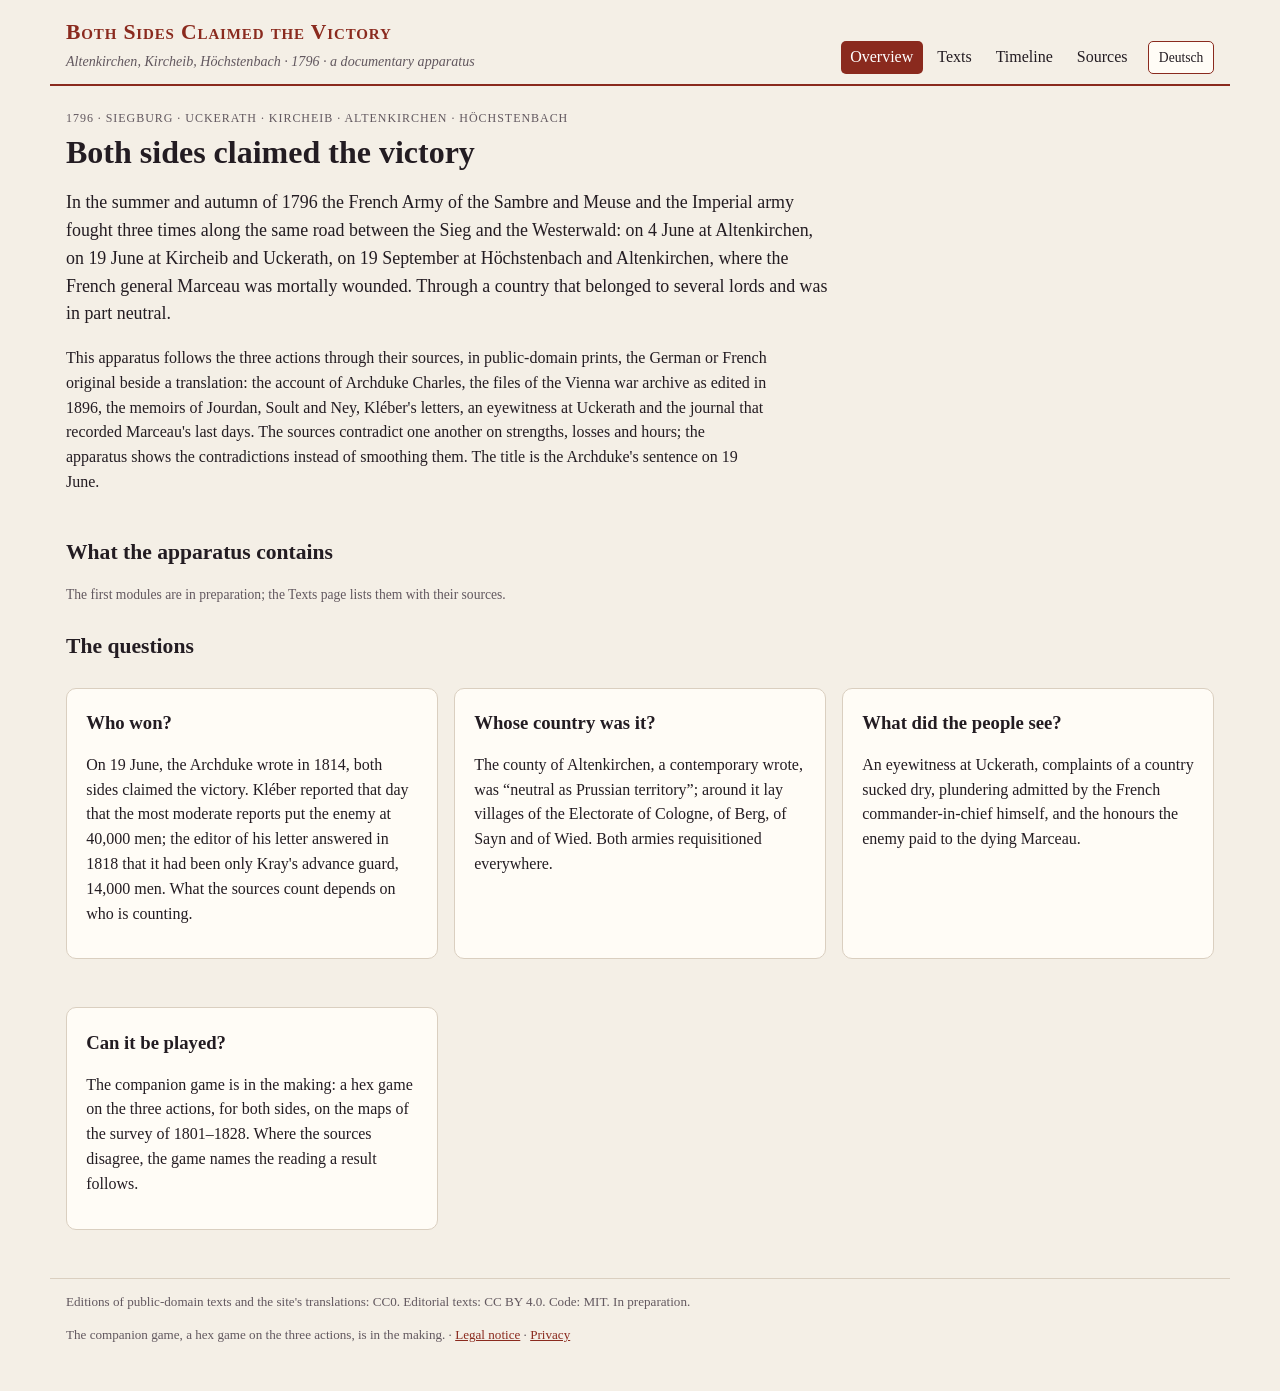
==== index.html @ e10b0e64 "Scaffold: bilingual (DE/EN) apparatus, six modules planned , legal page, licence Co-Authored-By: Cla" ====
<!doctype html>
<html lang="de">
<head>
<meta charset="utf-8">
<meta name="viewport" content="width=device-width, initial-scale=1">
<title>Beide Theile den Sieg</title>
<meta name="description" content="Altenkirchen, Kircheib und Höchstenbach 1796 in ihren Quellen: Erzherzog Carl, die Akten des Kriegsarchivs, Jourdan, Kléber, Soult, Ney, Augenzeugen und das Journal von Marceaus Tod, in gemeinfreien Drucken, das Original neben einer Übersetzung. — Three actions of 1796 between the Sieg and the Westerwald in their sources, originals with German and English translations.">
<meta property="og:type" content="website">
<meta property="og:url" content="https://beide-theile-den-sieg.netlify.app/">
<meta property="og:title" content="Beide Theile den Sieg – Both Sides Claimed the Victory">
<meta property="og:description" content="Drei Gefechte an einer Straße, 1796. Three actions on one road, 1796: Altenkirchen, Kircheib, Höchstenbach, in their sources, German, French and English.">
<link rel="stylesheet" href="style.css">
<link rel="icon" href="data:image/svg+xml,%3Csvg xmlns='http://www.w3.org/2000/svg' viewBox='0 0 32 32'%3E%3Cpath d='M4 26 L28 6' stroke='%232b4f86' stroke-width='3'/%3E%3Cpath d='M4 6 L28 26' stroke='%238a6d2f' stroke-width='3'/%3E%3C/svg%3E">
</head>
<body>
<header class="top">
  <a class="brand" href="#/">
    <strong><span class="i-de">Beide Theile den Sieg</span><span class="i-en">Both Sides Claimed the Victory</span></strong>
    <em><span class="i-de">Altenkirchen, Kircheib, Höchstenbach · 1796 · ein Quellenapparat</span><span class="i-en">Altenkirchen, Kircheib, Höchstenbach · 1796 · a documentary apparatus</span></em>
  </a>
  <nav>
    <a href="#/" data-k="">Übersicht</a>
    <a href="#/texts" data-k="texts">Texte</a>
    <a href="#/compare" id="navCompare" data-k="compare" hidden>Vergleich</a>
    <a href="#/timeline" data-k="timeline">Zeitleiste</a>
    <a href="#/plates" id="navPlates" data-k="plates" hidden>Tafeln</a>
    <a href="#/sources" data-k="sources">Quellen</a>
    <button id="uiBtn" class="uibtn" type="button">English</button>
  </nav>
</header>
<main id="view" aria-live="polite"></main>
<footer>
  <p class="i-de">Editionen gemeinfreier Texte und die Übersetzungen der Site: CC0. Redaktionelle Texte: CC BY 4.0. Code: MIT. Im Aufbau.</p>
  <p class="i-en">Editions of public-domain texts and the site's translations: CC0. Editorial texts: CC BY 4.0. Code: MIT. In preparation.</p>
  <p class="i-de">Das Begleitspiel, ein Hexspiel über die drei Gefechte, ist in Arbeit. · <a href="legal.html#notice">Impressum</a> · <a href="legal.html#privacy">Datenschutz</a></p>
  <p class="i-en">The companion game, a hex game on the three actions, is in the making. · <a href="legal.html#notice">Legal notice</a> · <a href="legal.html#privacy">Privacy</a></p>
</footer>
<script src="app.js"></script>
</body>
</html>
---- style.css ----
:root{
  --paper:#f4efe6; --panel:#fffcf6; --ink:#231c22; --ink2:#62585f; --line:#dacfc0;
  --red:#8a2a1e; --gold:#8a6d2f; --tree:#3f6b3a;
  --frz:#2b4f86; --kais:#8a6d2f; --land:#3f6b3a; --zeugen:#6b4f7a; --rezeption:#7a7064;
  --serif:"Iowan Old Style","Palatino Linotype",Palatino,"Book Antiqua",Georgia,serif;
}
*{box-sizing:border-box}
body{margin:0; background:var(--paper); color:var(--ink); font-family:var(--serif); line-height:1.55}
a{color:var(--red)}
.top{display:flex; justify-content:space-between; align-items:flex-end; flex-wrap:wrap; gap:.6rem 1.5rem;
  max-width:1180px; margin:0 auto; padding:1rem 16px .6rem; border-bottom:2px solid var(--red)}
.brand{text-decoration:none; color:inherit}
.brand strong{display:block; font-size:1.35rem; color:var(--red); font-variant:small-caps; letter-spacing:.04em}
.brand em{font-size:.88rem; color:var(--ink2)}
.top nav{display:flex; gap:.3rem; flex-wrap:wrap}
.top nav a{text-decoration:none; color:var(--ink); padding:.25rem .6rem; border-radius:5px}
.top nav a.on{background:var(--red); color:#fff}
main{max-width:1180px; margin:0 auto; padding:1.2rem 16px 2rem}
footer{max-width:1180px; margin:0 auto; padding:0 16px 2rem; font-size:.82rem; color:var(--ink2); border-top:1px solid var(--line)}
h1{font-size:2rem; margin:.2rem 0 .6rem; line-height:1.2}
h2{font-size:1.35rem; margin:1.6rem 0 .5rem}
h3{margin:.2rem 0 .3rem}
.lede{font-size:1.12rem; max-width:48rem}
.fine{font-size:.85rem; color:var(--ink2)}
.tag{font-size:.75rem; letter-spacing:.08em; text-transform:uppercase; color:var(--ink2)}
.panel{background:var(--panel); border:1px solid var(--line); border-radius:10px; padding:1rem 1.2rem; margin:1rem 0}
.readable{max-width:44rem}
.grid{display:grid; gap:1rem}
.g2{grid-template-columns:repeat(auto-fill,minmax(300px,1fr))}
.g4{grid-template-columns:repeat(auto-fill,minmax(210px,1fr))}
.card{background:var(--panel); border:1px solid var(--line); border-radius:10px; padding:.9rem 1rem; text-decoration:none; color:inherit; display:block}
a.card:hover{border-color:var(--red)}
.card.planned{opacity:.72; border-style:dashed}
.side{display:inline-block; font-size:.72rem; padding:0 .45rem; border-radius:99px; color:#fff; letter-spacing:.03em}
.side.frz{background:var(--frz)} .side.kais{background:var(--kais)} .side.land{background:var(--land)}
.side.zeugen{background:var(--zeugen)} .side.rezeption{background:var(--rezeption)}
/* language: static blocks carry both, the page shows one */
html[lang=de] .i-en, html[lang=en] .i-de{display:none}
.uibtn{font:inherit; font-size:.85rem; background:var(--panel); color:var(--ink); border:1px solid var(--red); border-radius:5px; padding:.2rem .6rem; cursor:pointer; margin-left:.4rem}
.uibtn:hover{background:var(--red); color:#fff}
.hero{display:grid; grid-template-columns:minmax(0,1.5fr) minmax(0,1fr); gap:1.5rem; align-items:start}
.hero.one{grid-template-columns:1fr}
.hero img{width:100%; border-radius:8px; border:1px solid var(--line)}
figure{margin:0}
figcaption{font-size:.85rem; color:var(--ink2); margin-top:.4rem}
.quote{border-left:3px solid var(--red); padding:.2rem 0 .2rem 1rem; margin:1rem 0; font-style:italic}
/* reader */
.toc{display:flex; flex-wrap:wrap; gap:.4rem; margin:.6rem 0 1rem}
.toc a{border:1px solid var(--line); border-radius:6px; padding:.2rem .6rem; text-decoration:none; color:var(--ink); background:var(--panel); font-size:.9rem}
.toc a.on{border-color:var(--red); background:var(--red); color:#fff}
.langbar{display:flex; gap:.3rem; margin:.4rem 0 1rem}
.langbar button{font:inherit; font-size:.85rem; background:var(--panel); border:1px solid var(--line); border-radius:6px; padding:.2rem .7rem; cursor:pointer}
.langbar button.on{background:var(--ink); color:var(--paper); border-color:var(--ink)}
.unit{display:grid; grid-template-columns:4.6rem minmax(0,1fr); gap:.3rem .8rem; padding:.55rem 0; border-bottom:1px dotted var(--line)}
.unit .num{font-size:.78rem; color:var(--ink2); text-align:right; padding-top:.2rem}
.unit .num a{color:inherit; text-decoration:none}
.unit .pg{display:block; font-size:.7rem; line-height:1.25; margin-top:.3rem; color:var(--ink2); opacity:.85}
.unit.hl{background:#f3e0d8}
.unit .cols{display:grid; grid-template-columns:1fr 1fr; gap:1.2rem}
.unit .cols.one{grid-template-columns:1fr}
.unit .orig{color:var(--ink2)}
.unit.label .text{font-variant:small-caps; letter-spacing:.03em; font-weight:600; color:var(--red)}
.unit h4{margin:0 0 .3rem; font-size:.95rem; color:var(--red)}
.unit .text,.unit .orig{white-space:pre-line}
.note{grid-column:2; font-size:.84rem; color:var(--ink2); border-left:2px solid var(--gold); padding-left:.6rem}
.hinweis{font-size:.9rem}
/* timeline */
.tl{position:relative; margin:1rem 0 0 .6rem; padding-left:1.4rem; border-left:2px solid var(--line)}
.st{position:relative; margin:0 0 1.2rem; display:grid; grid-template-columns:minmax(0,1fr) 140px; gap:1rem; align-items:start}
.st::before{content:""; position:absolute; left:-1.95rem; top:.35rem; width:12px; height:12px; border-radius:50%; background:var(--c,var(--ink)); border:2px solid var(--paper)}
.st .d{font-size:.82rem; color:var(--ink2)}
.st img{width:140px; border-radius:6px; border:1px solid var(--line)}
.st p{margin:.2rem 0}
.legend{display:flex; flex-wrap:wrap; gap:.4rem}
/* plates */
.plate img{width:100%; border-radius:6px; border:1px solid var(--line); background:#fff}
.lightbox{position:fixed; inset:0; background:rgba(20,16,12,.85); display:flex; align-items:center; justify-content:center; padding:16px; z-index:10}
.lightbox img{max-width:100%; max-height:86vh; border-radius:6px}
.lightbox .cap{color:#f5efe2; max-width:44rem; font-size:.9rem; margin-top:.6rem}
.lightbox figure{text-align:center}
/* compare */
.cmp{display:grid; gap:1rem; margin-top:1rem}
.cmp.n2{grid-template-columns:1fr 1fr}
.cmp.n3{grid-template-columns:repeat(3,minmax(0,1fr))}
.cmp.n4{grid-template-columns:1fr 1fr}
.voice{background:var(--panel); border:1px solid var(--line); border-radius:10px; padding:.8rem 1rem}
.vhead{border-bottom:1px solid var(--line); padding-bottom:.5rem; margin-bottom:.5rem}
.vunit{margin:.7rem 0}
.vunit .text{white-space:pre-line}
@media (max-width:760px){
  .cmp.n2,.cmp.n3,.cmp.n4{grid-template-columns:1fr}
  .hero{grid-template-columns:1fr}
  .unit .cols{grid-template-columns:1fr}
  .st{grid-template-columns:1fr}
  .st img{width:110px}
  h1{font-size:1.6rem}
}
@media (prefers-color-scheme: dark){
  :root:not([data-theme="light"]){--paper:#1c171b; --panel:#262026; --ink:#ece4ea; --ink2:#b3a8b0; --line:#43383f; --red:#d9a77c}
  :root:not([data-theme="light"]) .unit.hl{background:#3a2a35}
  :root:not([data-theme="light"]) .top nav a.on, :root:not([data-theme="light"]) .toc a.on{color:#1c171b}
}
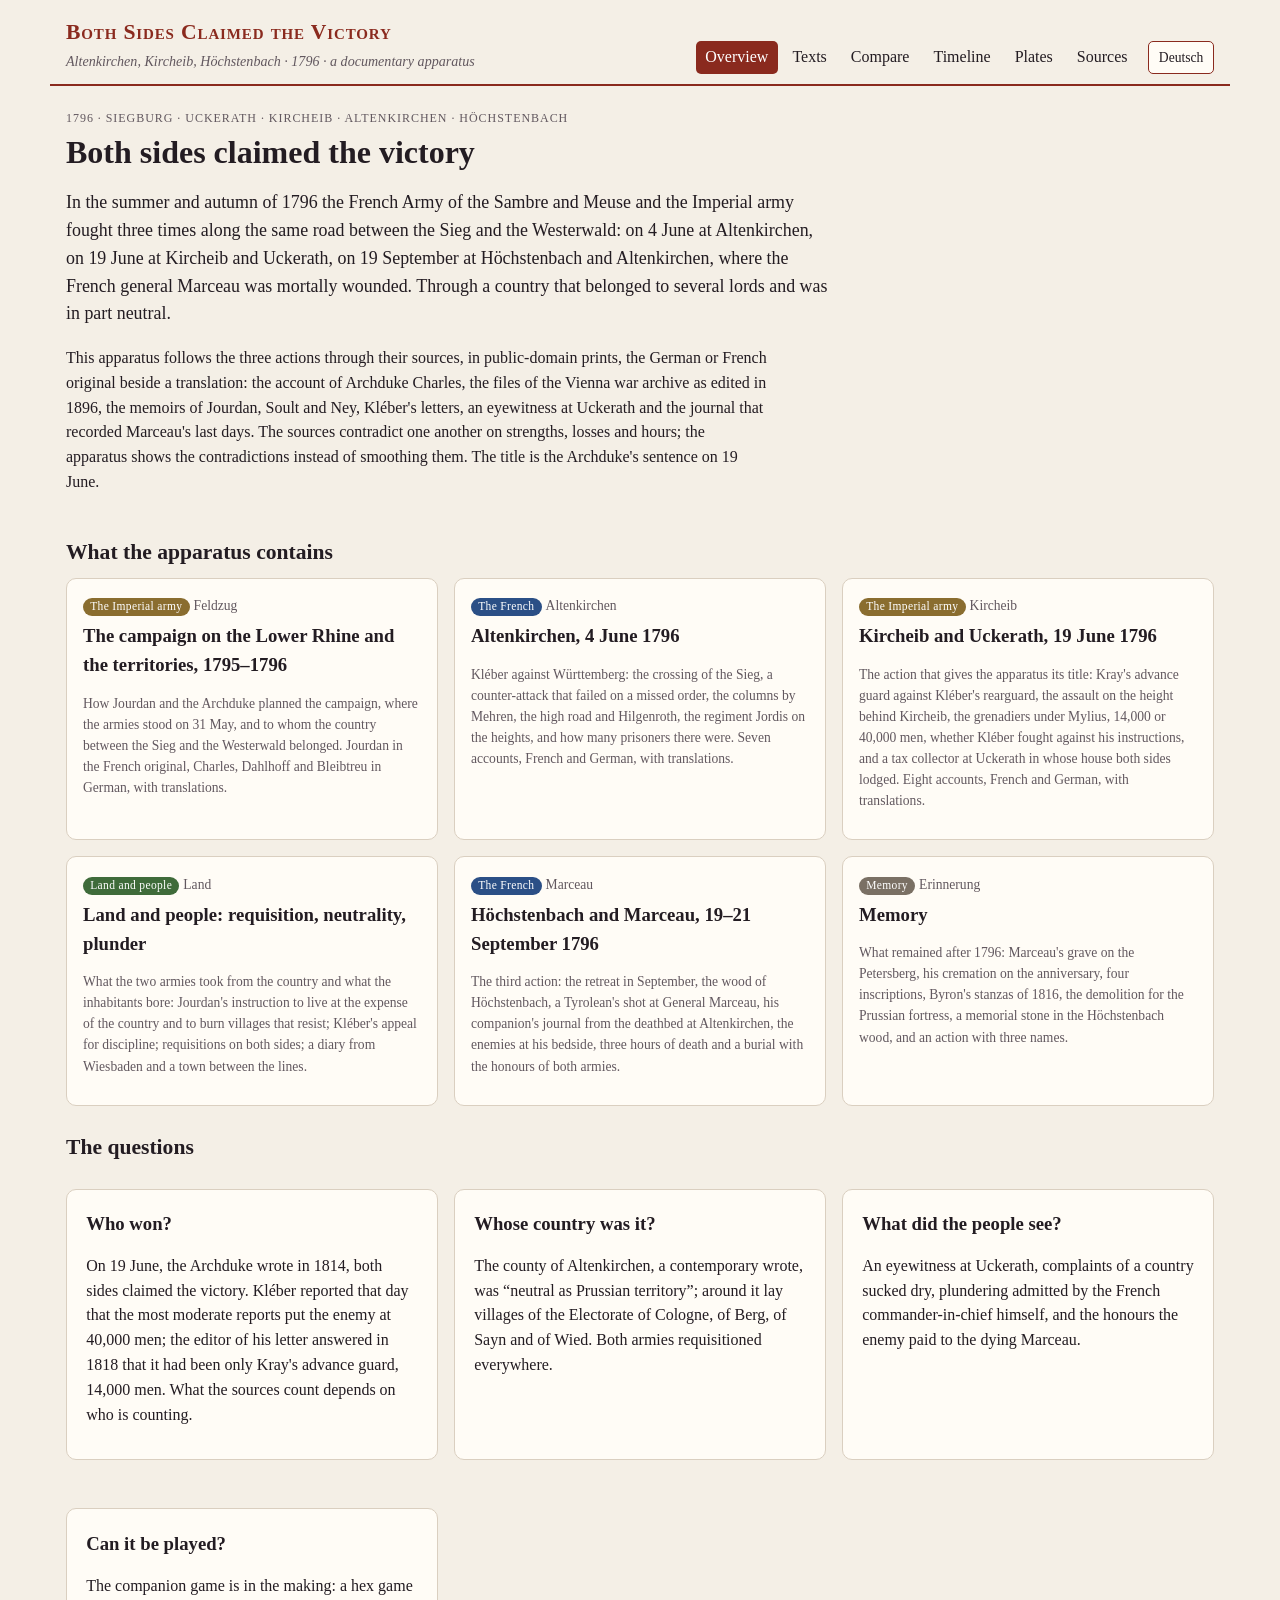
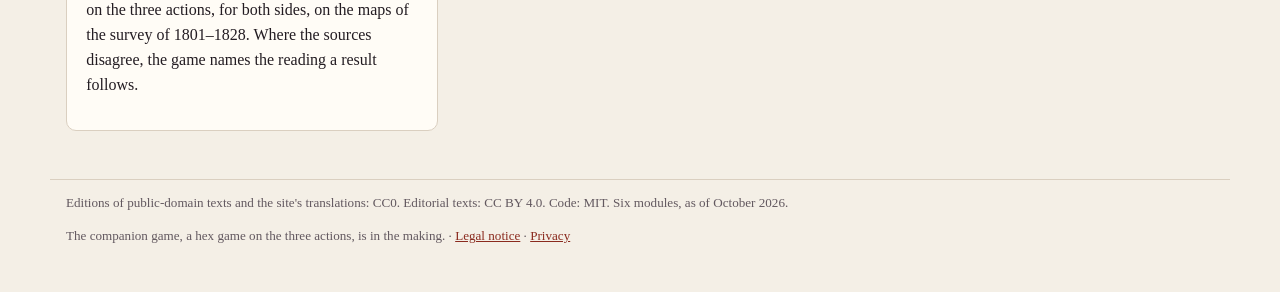
==== commit 5eef4ba5: "Modul 6: Erinnerung – Apparat mit sechs Modulen vollständig 10 Einheiten nach Lavallée (1797), Serge" ====
--- a/index.html
+++ b/index.html
@@ -30,8 +30,8 @@
 </header>
 <main id="view" aria-live="polite"></main>
 <footer>
-  <p class="i-de">Editionen gemeinfreier Texte und die Übersetzungen der Site: CC0. Redaktionelle Texte: CC BY 4.0. Code: MIT. Im Aufbau.</p>
-  <p class="i-en">Editions of public-domain texts and the site's translations: CC0. Editorial texts: CC BY 4.0. Code: MIT. In preparation.</p>
+  <p class="i-de">Editionen gemeinfreier Texte und die Übersetzungen der Site: CC0. Redaktionelle Texte: CC BY 4.0. Code: MIT. Sechs Module, Stand Oktober 2026.</p>
+  <p class="i-en">Editions of public-domain texts and the site's translations: CC0. Editorial texts: CC BY 4.0. Code: MIT. Six modules, as of October 2026.</p>
   <p class="i-de">Das Begleitspiel, ein Hexspiel über die drei Gefechte, ist in Arbeit. · <a href="legal.html#notice">Impressum</a> · <a href="legal.html#privacy">Datenschutz</a></p>
   <p class="i-en">The companion game, a hex game on the three actions, is in the making. · <a href="legal.html#notice">Legal notice</a> · <a href="legal.html#privacy">Privacy</a></p>
 </footer>
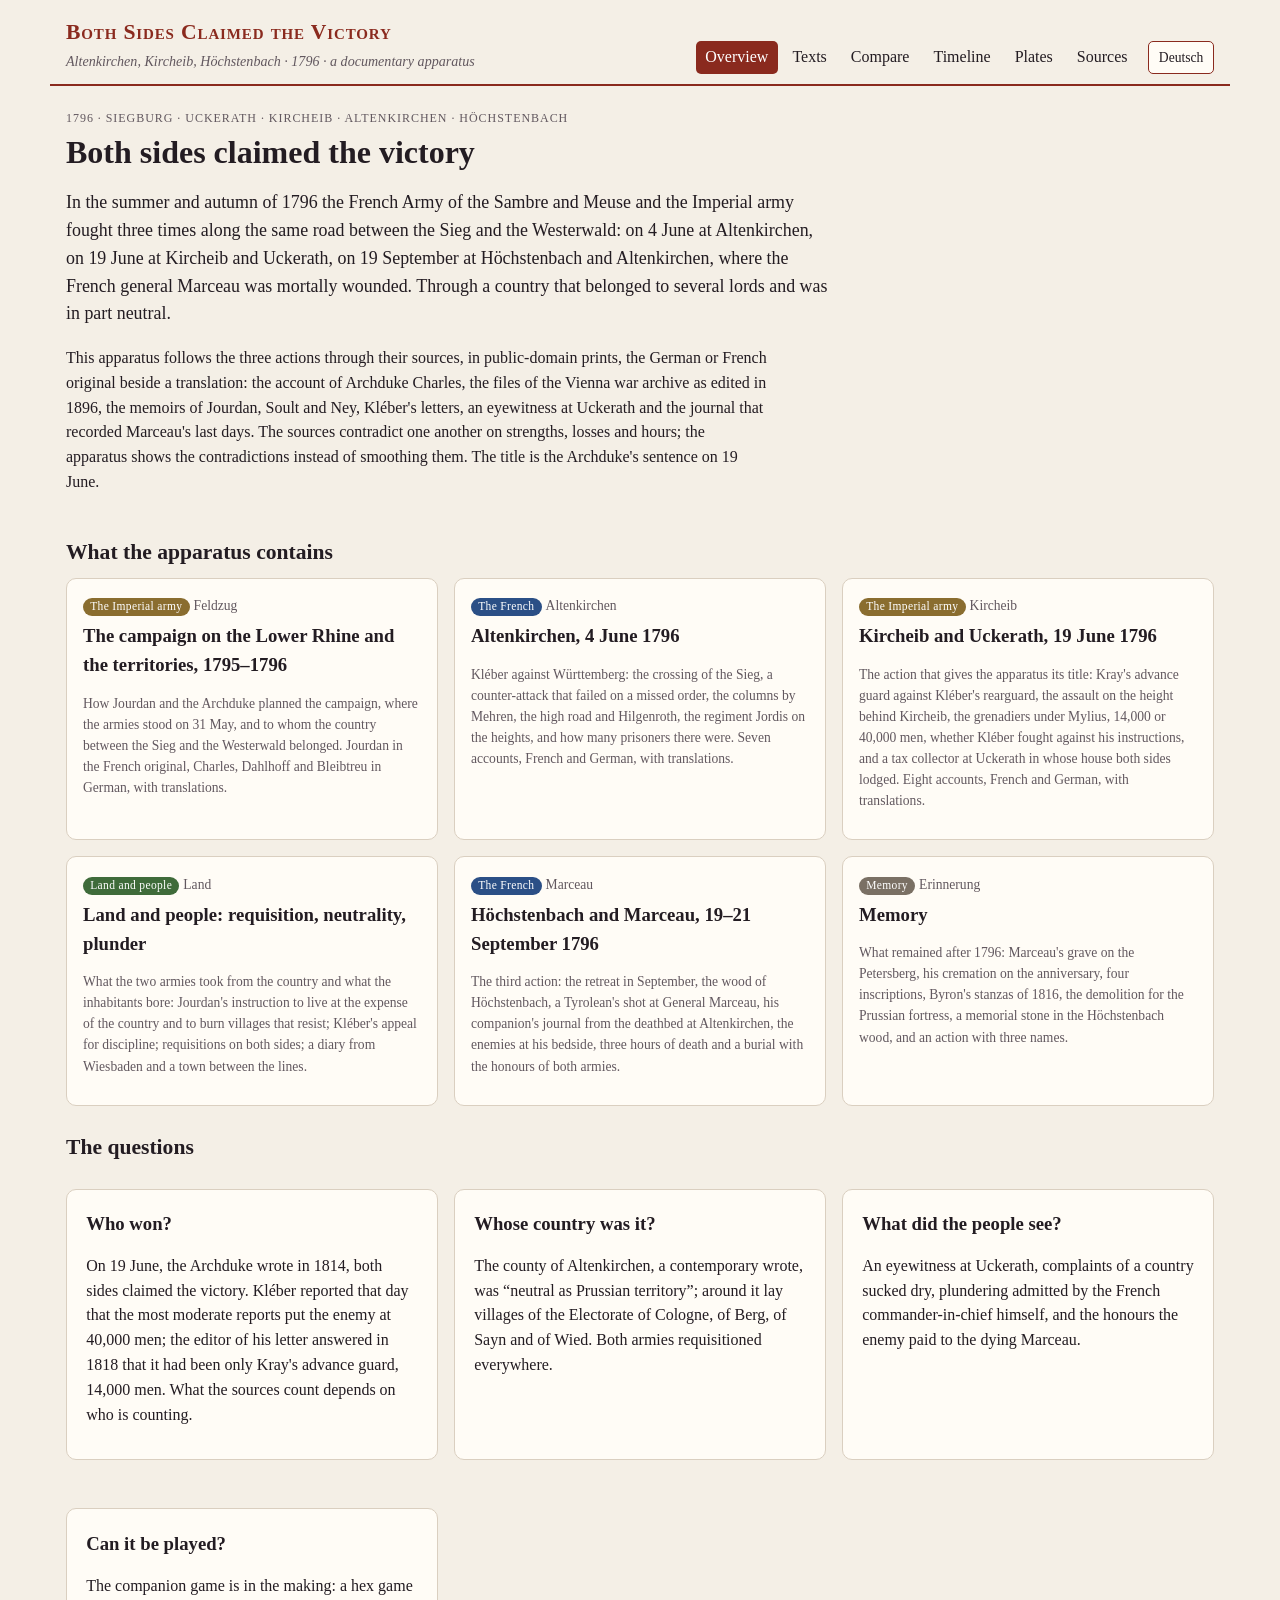
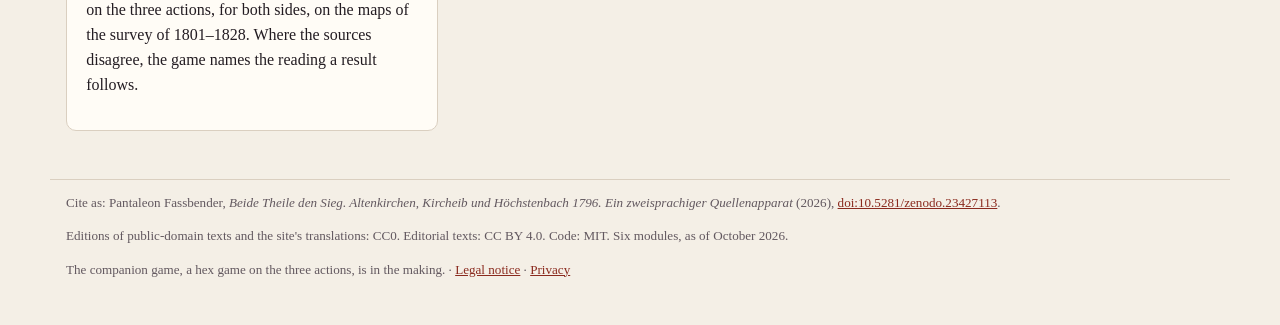
==== commit 1e538136: "DOI 10.5281/zenodo.23427113 (Version 1.0.0: 23427114) in README, CITATION.cff und Fußzeile Co-Author" ====
--- a/index.html
+++ b/index.html
@@ -30,6 +30,8 @@
 </header>
 <main id="view" aria-live="polite"></main>
 <footer>
+  <p class="i-de">Zitieren als: Pantaleon Fassbender, <em>Beide Theile den Sieg. Altenkirchen, Kircheib und Höchstenbach 1796. Ein zweisprachiger Quellenapparat</em> (2026), <a href="https://doi.org/10.5281/zenodo.23427113">doi:10.5281/zenodo.23427113</a>.</p>
+  <p class="i-en">Cite as: Pantaleon Fassbender, <em>Beide Theile den Sieg. Altenkirchen, Kircheib und Höchstenbach 1796. Ein zweisprachiger Quellenapparat</em> (2026), <a href="https://doi.org/10.5281/zenodo.23427113">doi:10.5281/zenodo.23427113</a>.</p>
   <p class="i-de">Editionen gemeinfreier Texte und die Übersetzungen der Site: CC0. Redaktionelle Texte: CC BY 4.0. Code: MIT. Sechs Module, Stand Oktober 2026.</p>
   <p class="i-en">Editions of public-domain texts and the site's translations: CC0. Editorial texts: CC BY 4.0. Code: MIT. Six modules, as of October 2026.</p>
   <p class="i-de">Das Begleitspiel, ein Hexspiel über die drei Gefechte, ist in Arbeit. · <a href="legal.html#notice">Impressum</a> · <a href="legal.html#privacy">Datenschutz</a></p>
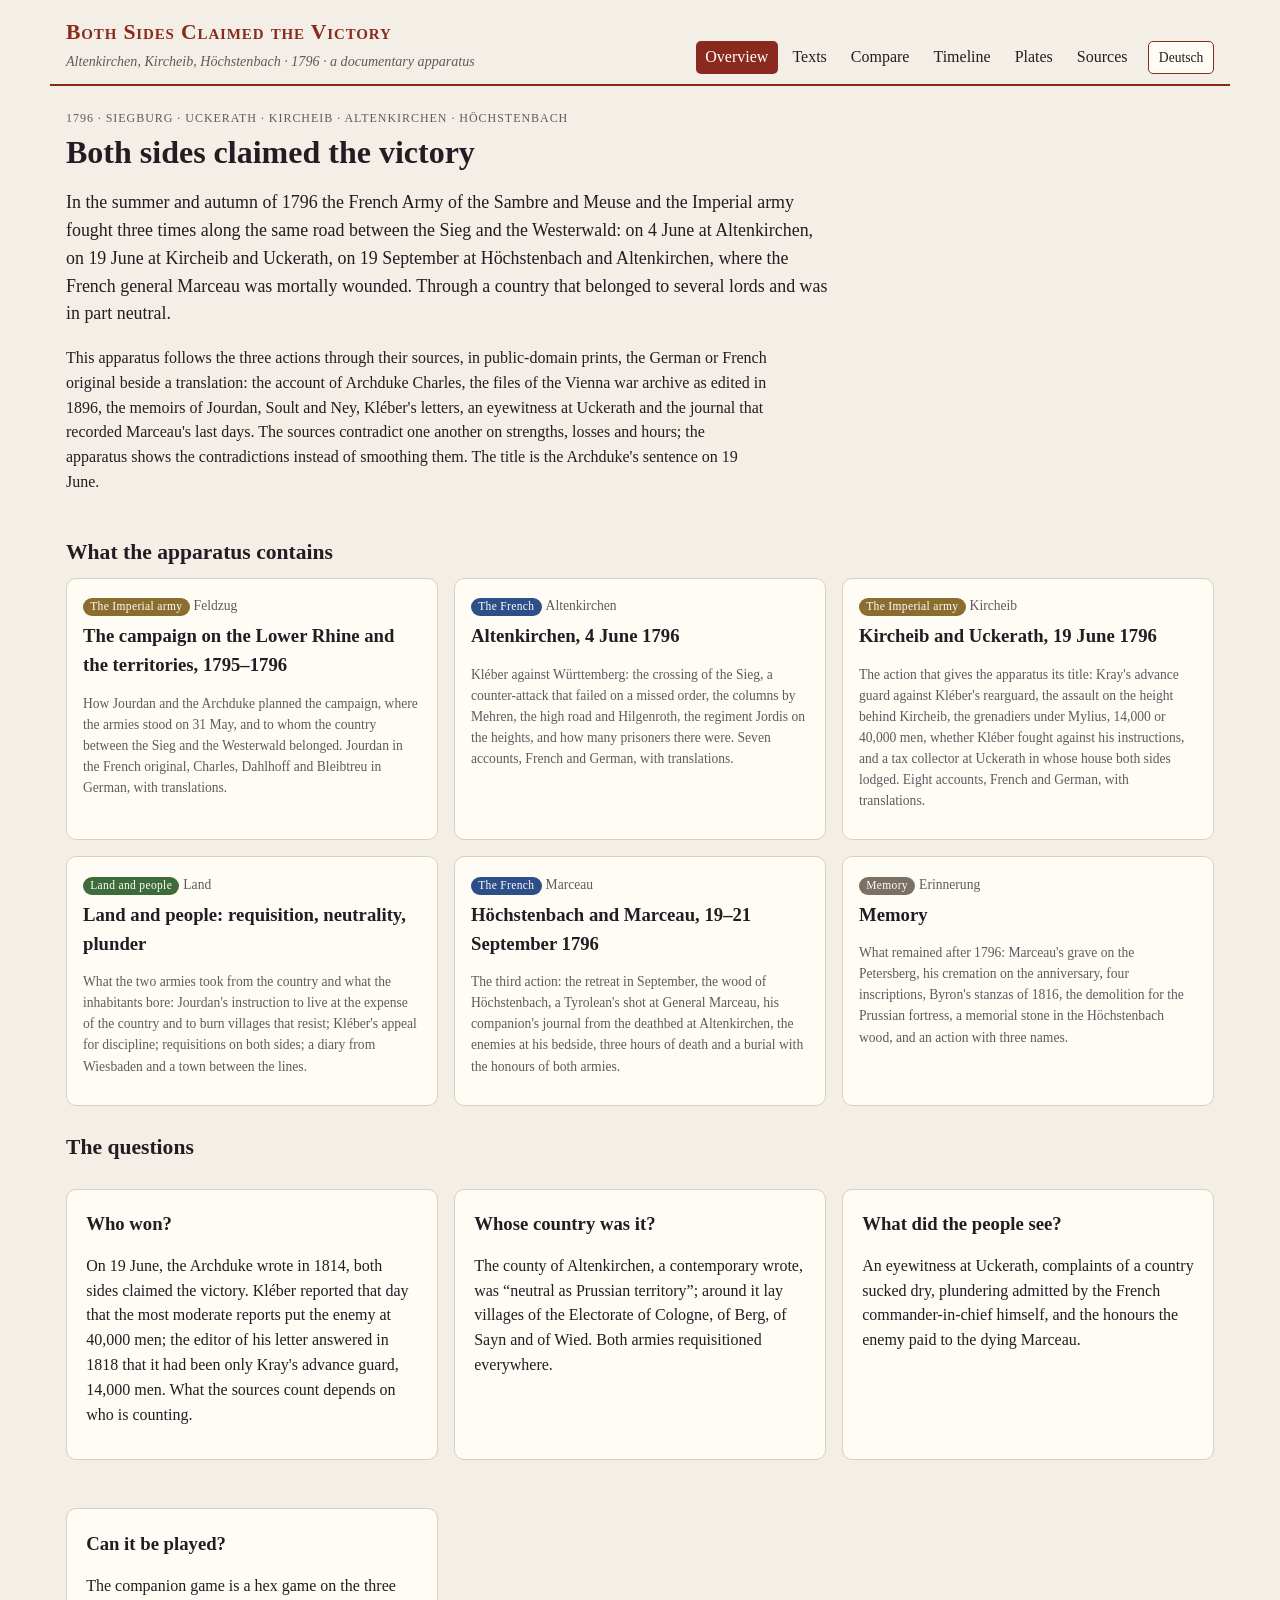
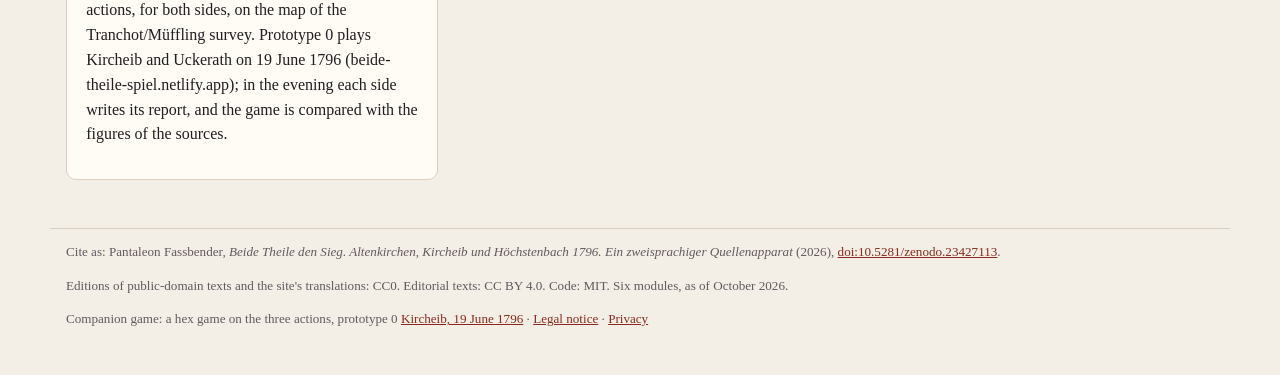
==== commit 0f3bd5d4: "Begleitspiel verlinkt: Prototyp 0 (Kircheib, 19. Juni 1796) Co-Authored-By: Claude Opus 5.5 <noreply" ====
--- a/index.html
+++ b/index.html
@@ -34,8 +34,8 @@
   <p class="i-en">Cite as: Pantaleon Fassbender, <em>Beide Theile den Sieg. Altenkirchen, Kircheib und Höchstenbach 1796. Ein zweisprachiger Quellenapparat</em> (2026), <a href="https://doi.org/10.5281/zenodo.23427113">doi:10.5281/zenodo.23427113</a>.</p>
   <p class="i-de">Editionen gemeinfreier Texte und die Übersetzungen der Site: CC0. Redaktionelle Texte: CC BY 4.0. Code: MIT. Sechs Module, Stand Oktober 2026.</p>
   <p class="i-en">Editions of public-domain texts and the site's translations: CC0. Editorial texts: CC BY 4.0. Code: MIT. Six modules, as of October 2026.</p>
-  <p class="i-de">Das Begleitspiel, ein Hexspiel über die drei Gefechte, ist in Arbeit. · <a href="legal.html#notice">Impressum</a> · <a href="legal.html#privacy">Datenschutz</a></p>
-  <p class="i-en">The companion game, a hex game on the three actions, is in the making. · <a href="legal.html#notice">Legal notice</a> · <a href="legal.html#privacy">Privacy</a></p>
+  <p class="i-de">Begleitspiel: ein Hexspiel über die drei Gefechte, Prototyp 0 <a href="https://beide-theile-spiel.netlify.app/play.html">Kircheib, 19. Juni 1796</a> · <a href="legal.html#notice">Impressum</a> · <a href="legal.html#privacy">Datenschutz</a></p>
+  <p class="i-en">Companion game: a hex game on the three actions, prototype 0 <a href="https://beide-theile-spiel.netlify.app/play.html">Kircheib, 19 June 1796</a> · <a href="legal.html#notice">Legal notice</a> · <a href="legal.html#privacy">Privacy</a></p>
 </footer>
 <script src="app.js"></script>
 </body>
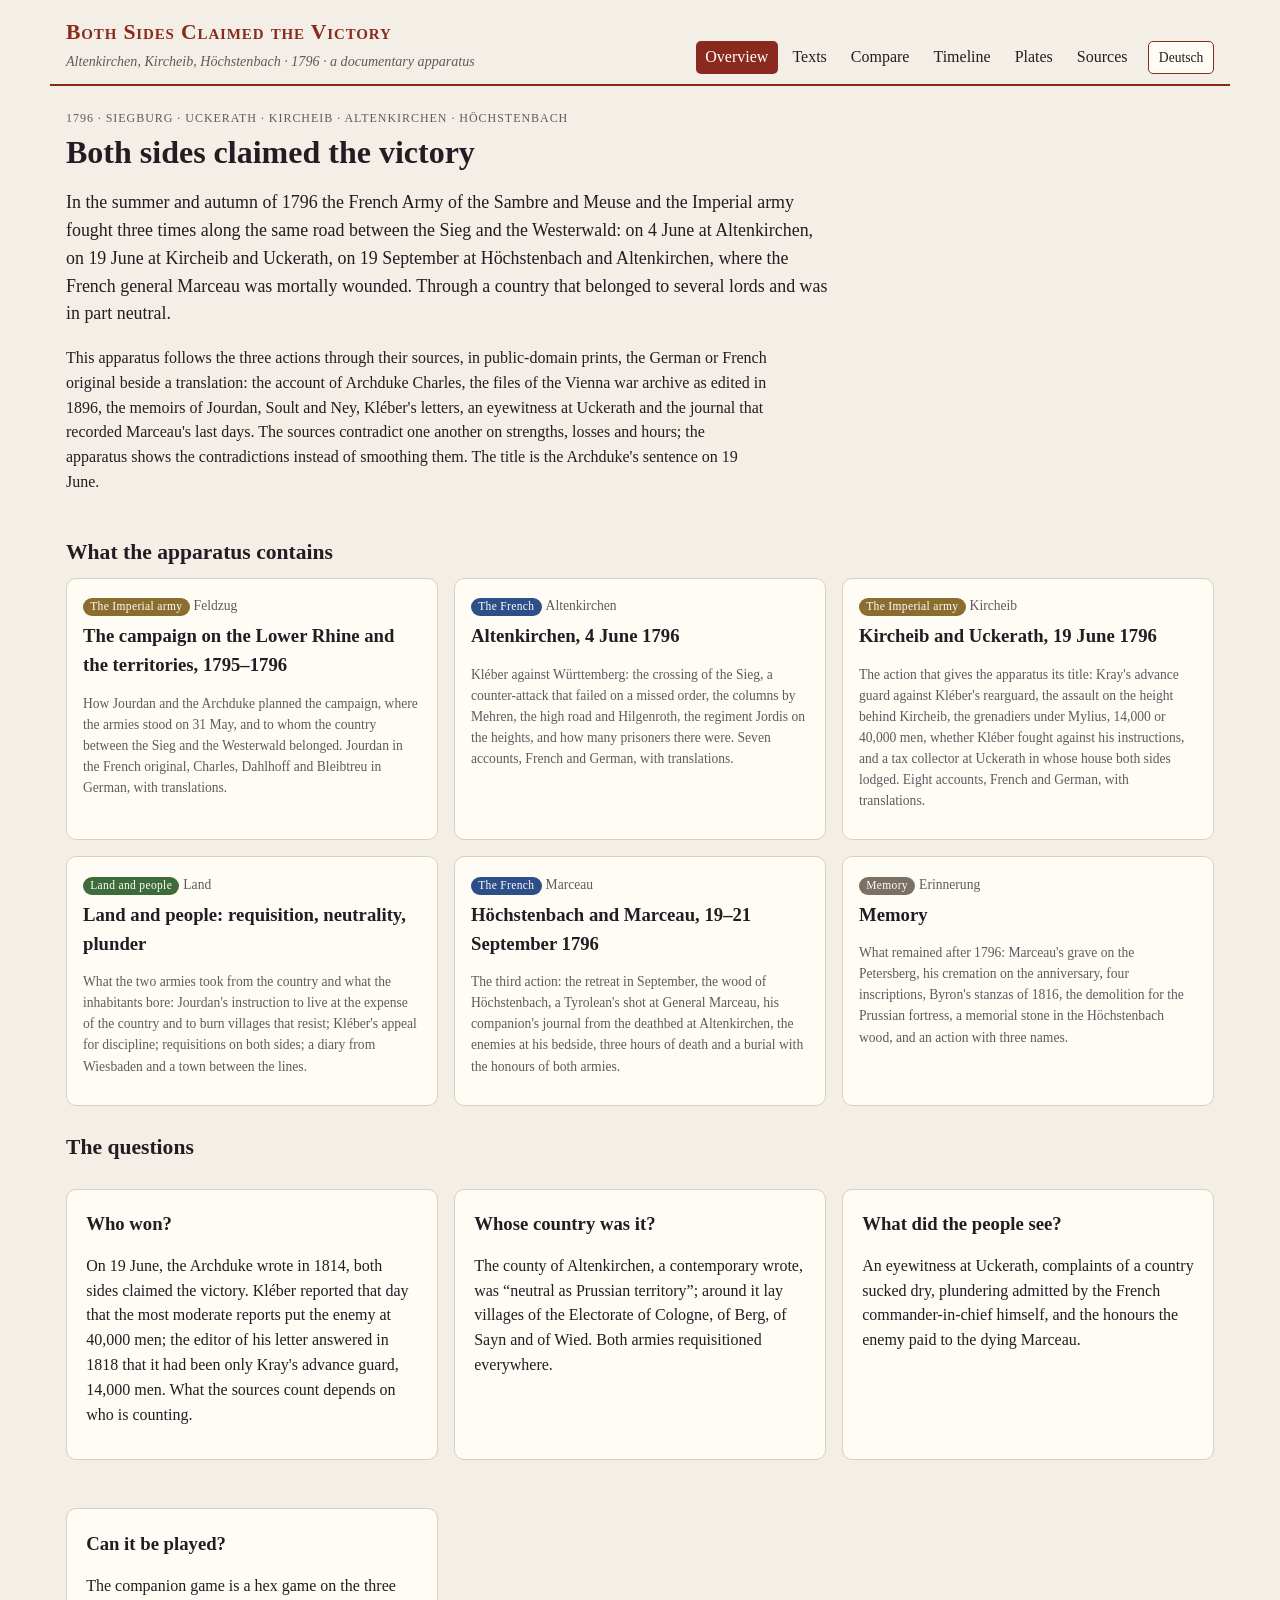
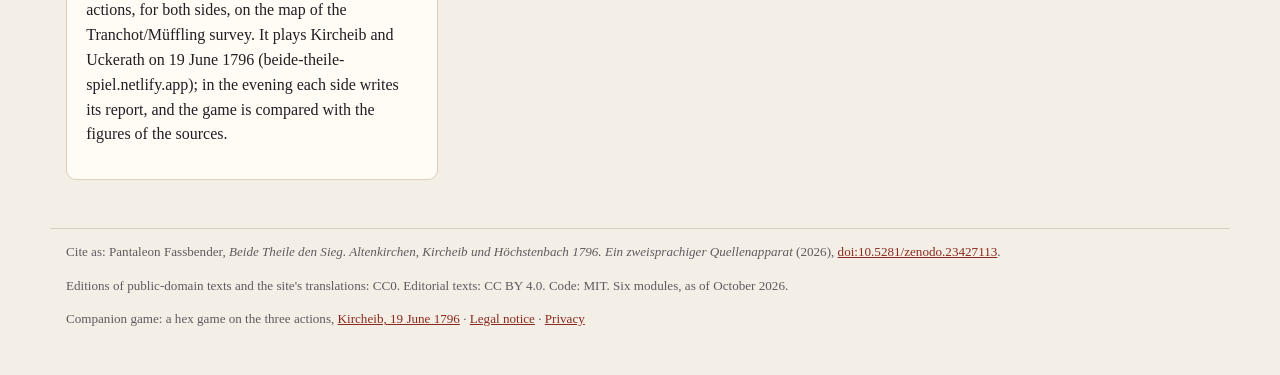
==== commit cd541598: "Verweise auf Prototyp entfernt Co-Authored-By: Claude Opus 5.5 <noreply@anthropic.com>" ====
--- a/index.html
+++ b/index.html
@@ -34,8 +34,8 @@
   <p class="i-en">Cite as: Pantaleon Fassbender, <em>Beide Theile den Sieg. Altenkirchen, Kircheib und Höchstenbach 1796. Ein zweisprachiger Quellenapparat</em> (2026), <a href="https://doi.org/10.5281/zenodo.23427113">doi:10.5281/zenodo.23427113</a>.</p>
   <p class="i-de">Editionen gemeinfreier Texte und die Übersetzungen der Site: CC0. Redaktionelle Texte: CC BY 4.0. Code: MIT. Sechs Module, Stand Oktober 2026.</p>
   <p class="i-en">Editions of public-domain texts and the site's translations: CC0. Editorial texts: CC BY 4.0. Code: MIT. Six modules, as of October 2026.</p>
-  <p class="i-de">Begleitspiel: ein Hexspiel über die drei Gefechte, Prototyp 0 <a href="https://beide-theile-spiel.netlify.app/play.html">Kircheib, 19. Juni 1796</a> · <a href="legal.html#notice">Impressum</a> · <a href="legal.html#privacy">Datenschutz</a></p>
-  <p class="i-en">Companion game: a hex game on the three actions, prototype 0 <a href="https://beide-theile-spiel.netlify.app/play.html">Kircheib, 19 June 1796</a> · <a href="legal.html#notice">Legal notice</a> · <a href="legal.html#privacy">Privacy</a></p>
+  <p class="i-de">Begleitspiel: ein Hexspiel über die drei Gefechte, <a href="https://beide-theile-spiel.netlify.app/play.html">Kircheib, 19. Juni 1796</a> · <a href="legal.html#notice">Impressum</a> · <a href="legal.html#privacy">Datenschutz</a></p>
+  <p class="i-en">Companion game: a hex game on the three actions, <a href="https://beide-theile-spiel.netlify.app/play.html">Kircheib, 19 June 1796</a> · <a href="legal.html#notice">Legal notice</a> · <a href="legal.html#privacy">Privacy</a></p>
 </footer>
 <script src="app.js"></script>
 </body>
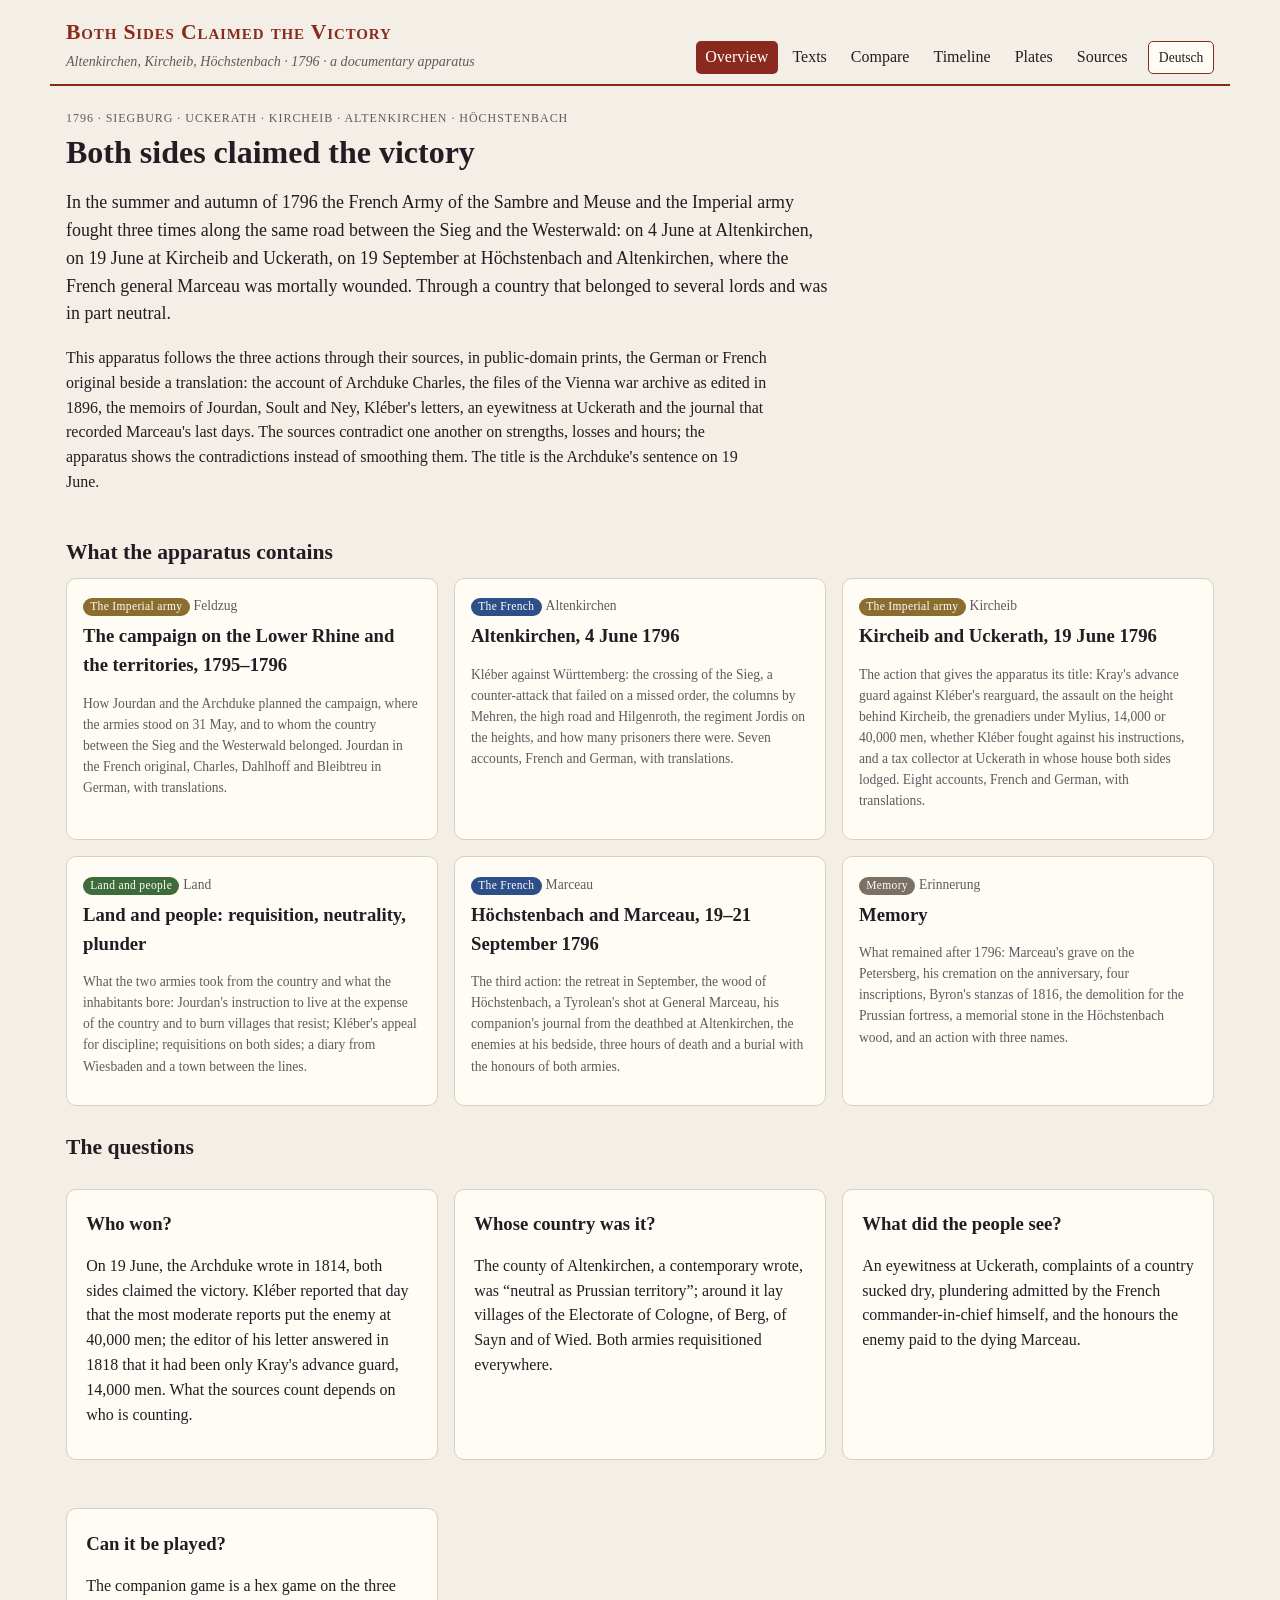
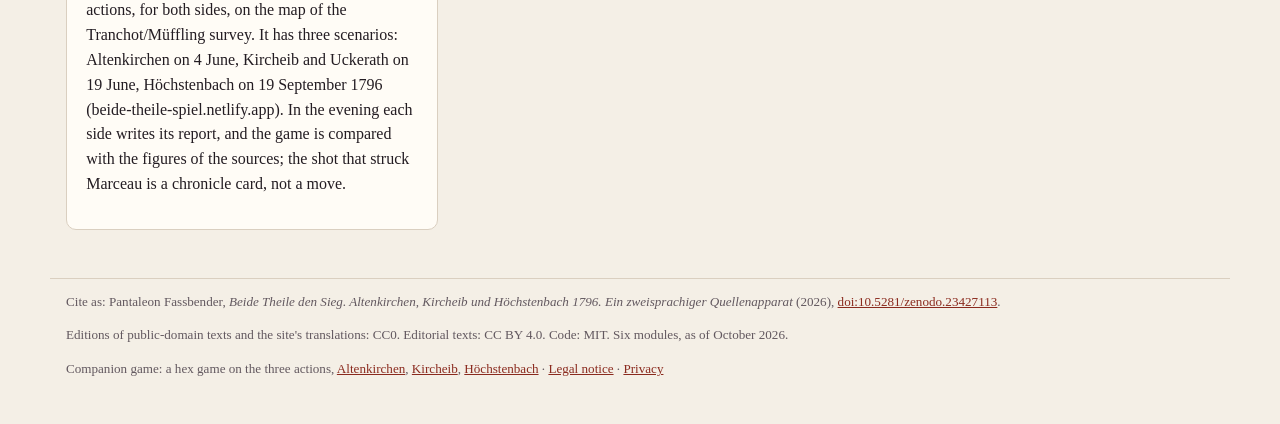
==== commit 59b3fe70: "Verweise auf die drei Szenarien des Spiels Co-Authored-By: Claude Opus 5.5 <noreply@anthropic.com>" ====
--- a/index.html
+++ b/index.html
@@ -34,8 +34,8 @@
   <p class="i-en">Cite as: Pantaleon Fassbender, <em>Beide Theile den Sieg. Altenkirchen, Kircheib und Höchstenbach 1796. Ein zweisprachiger Quellenapparat</em> (2026), <a href="https://doi.org/10.5281/zenodo.23427113">doi:10.5281/zenodo.23427113</a>.</p>
   <p class="i-de">Editionen gemeinfreier Texte und die Übersetzungen der Site: CC0. Redaktionelle Texte: CC BY 4.0. Code: MIT. Sechs Module, Stand Oktober 2026.</p>
   <p class="i-en">Editions of public-domain texts and the site's translations: CC0. Editorial texts: CC BY 4.0. Code: MIT. Six modules, as of October 2026.</p>
-  <p class="i-de">Begleitspiel: ein Hexspiel über die drei Gefechte, <a href="https://beide-theile-spiel.netlify.app/play.html">Kircheib, 19. Juni 1796</a> · <a href="legal.html#notice">Impressum</a> · <a href="legal.html#privacy">Datenschutz</a></p>
-  <p class="i-en">Companion game: a hex game on the three actions, <a href="https://beide-theile-spiel.netlify.app/play.html">Kircheib, 19 June 1796</a> · <a href="legal.html#notice">Legal notice</a> · <a href="legal.html#privacy">Privacy</a></p>
+  <p class="i-de">Begleitspiel: ein Hexspiel über die drei Gefechte, <a href="https://beide-theile-spiel.netlify.app/play.html?s=altenkirchen">Altenkirchen</a>, <a href="https://beide-theile-spiel.netlify.app/play.html?s=kircheib">Kircheib</a>, <a href="https://beide-theile-spiel.netlify.app/play.html?s=hoechstenbach">Höchstenbach</a> · <a href="legal.html#notice">Impressum</a> · <a href="legal.html#privacy">Datenschutz</a></p>
+  <p class="i-en">Companion game: a hex game on the three actions, <a href="https://beide-theile-spiel.netlify.app/play.html?s=altenkirchen">Altenkirchen</a>, <a href="https://beide-theile-spiel.netlify.app/play.html?s=kircheib">Kircheib</a>, <a href="https://beide-theile-spiel.netlify.app/play.html?s=hoechstenbach">Höchstenbach</a> · <a href="legal.html#notice">Legal notice</a> · <a href="legal.html#privacy">Privacy</a></p>
 </footer>
 <script src="app.js"></script>
 </body>
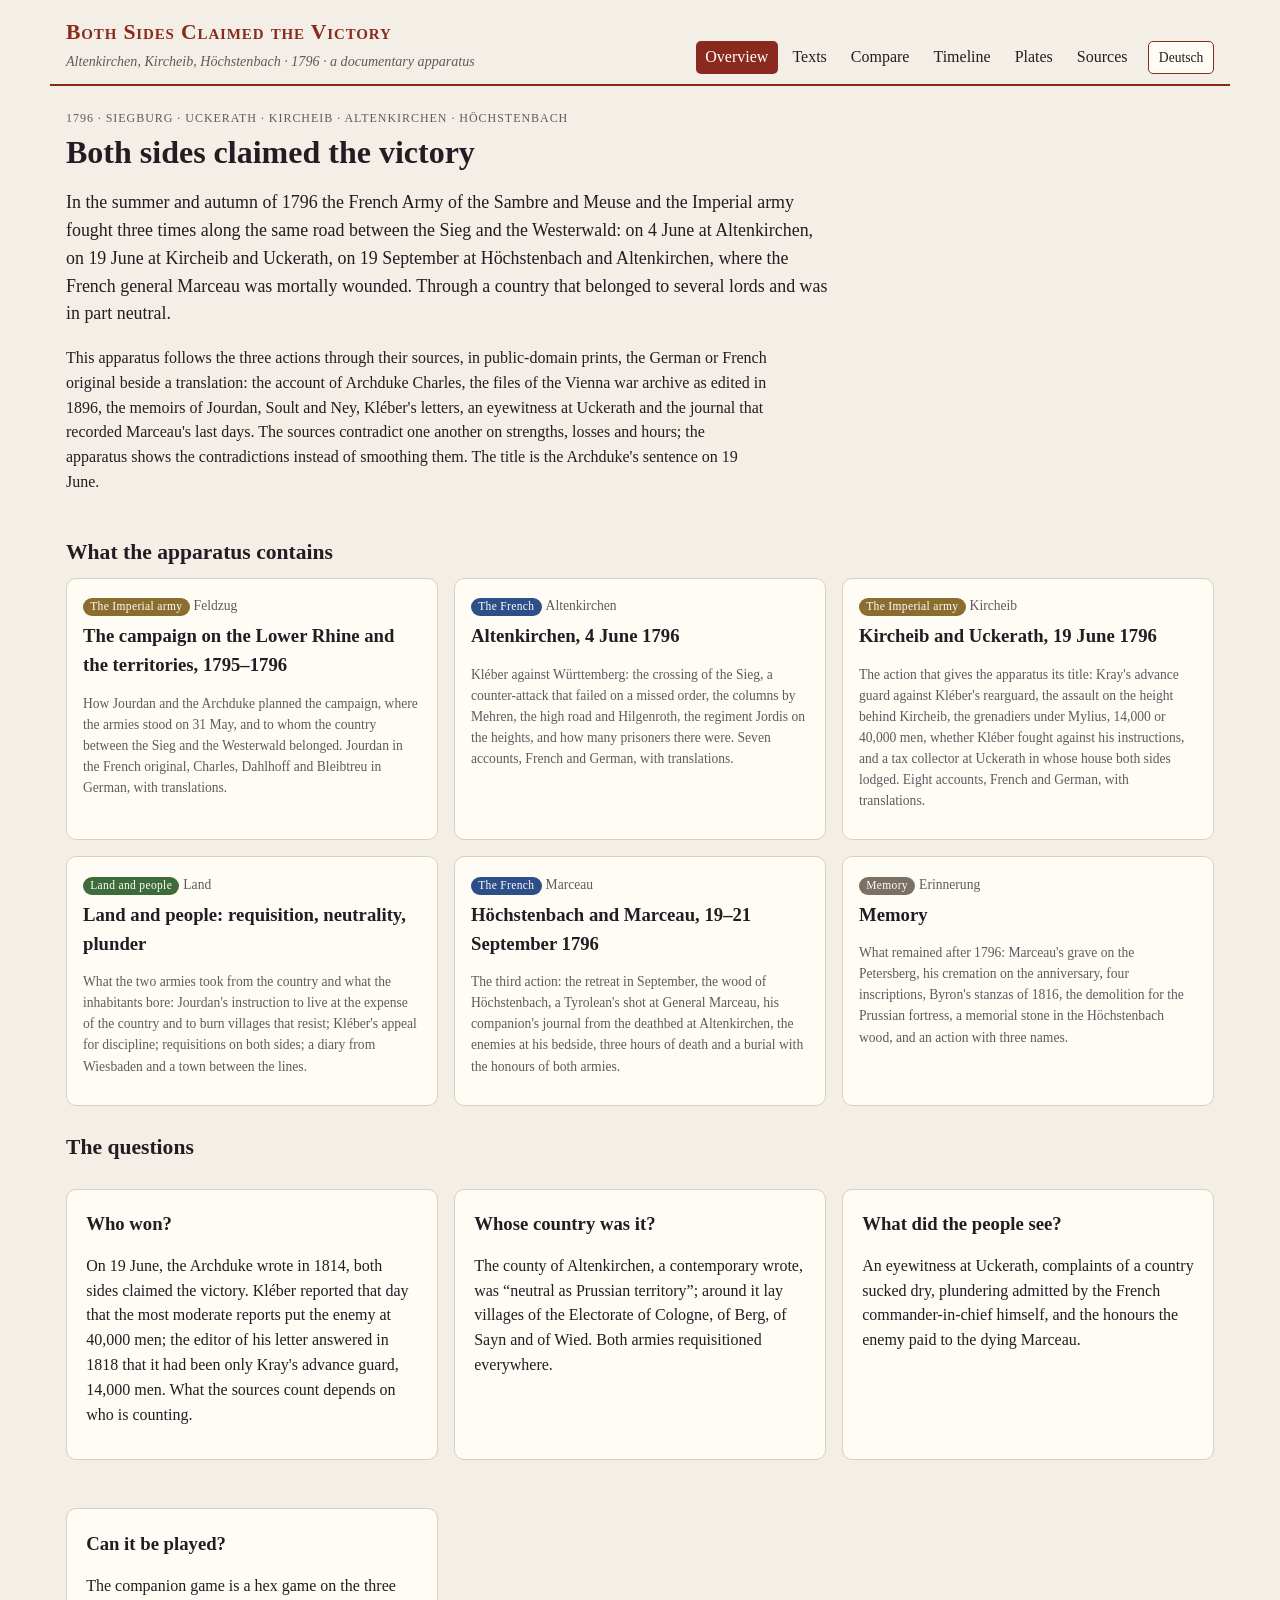
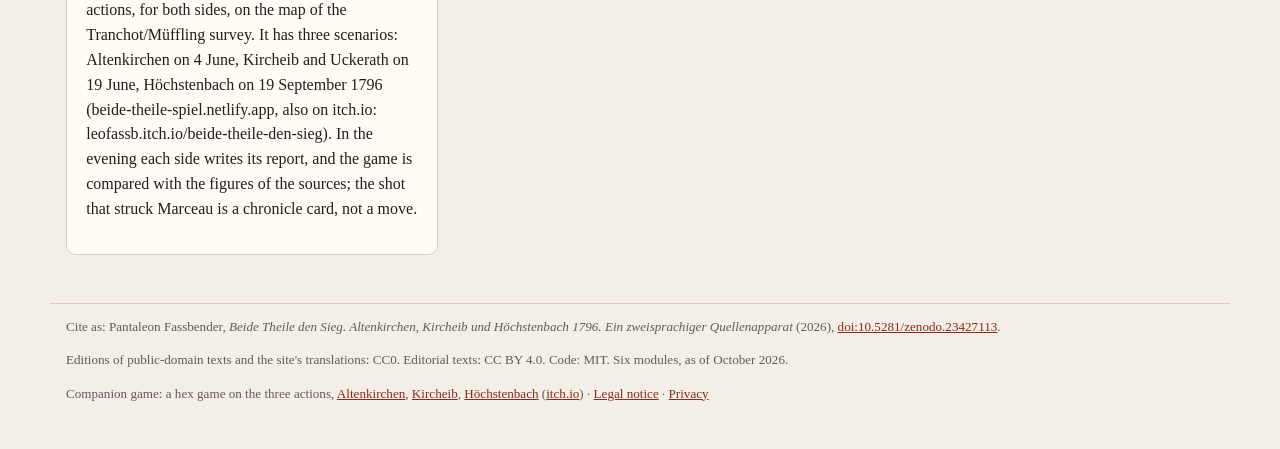
==== commit 1257248d: "Verlinkt die itch.io-Seite (leofassb.itch.io/beide-theile-den-sieg) Co-Authored-By: Claude Opus 5.5 " ====
--- a/index.html
+++ b/index.html
@@ -34,8 +34,8 @@
   <p class="i-en">Cite as: Pantaleon Fassbender, <em>Beide Theile den Sieg. Altenkirchen, Kircheib und Höchstenbach 1796. Ein zweisprachiger Quellenapparat</em> (2026), <a href="https://doi.org/10.5281/zenodo.23427113">doi:10.5281/zenodo.23427113</a>.</p>
   <p class="i-de">Editionen gemeinfreier Texte und die Übersetzungen der Site: CC0. Redaktionelle Texte: CC BY 4.0. Code: MIT. Sechs Module, Stand Oktober 2026.</p>
   <p class="i-en">Editions of public-domain texts and the site's translations: CC0. Editorial texts: CC BY 4.0. Code: MIT. Six modules, as of October 2026.</p>
-  <p class="i-de">Begleitspiel: ein Hexspiel über die drei Gefechte, <a href="https://beide-theile-spiel.netlify.app/play.html?s=altenkirchen">Altenkirchen</a>, <a href="https://beide-theile-spiel.netlify.app/play.html?s=kircheib">Kircheib</a>, <a href="https://beide-theile-spiel.netlify.app/play.html?s=hoechstenbach">Höchstenbach</a> · <a href="legal.html#notice">Impressum</a> · <a href="legal.html#privacy">Datenschutz</a></p>
-  <p class="i-en">Companion game: a hex game on the three actions, <a href="https://beide-theile-spiel.netlify.app/play.html?s=altenkirchen">Altenkirchen</a>, <a href="https://beide-theile-spiel.netlify.app/play.html?s=kircheib">Kircheib</a>, <a href="https://beide-theile-spiel.netlify.app/play.html?s=hoechstenbach">Höchstenbach</a> · <a href="legal.html#notice">Legal notice</a> · <a href="legal.html#privacy">Privacy</a></p>
+  <p class="i-de">Begleitspiel: ein Hexspiel über die drei Gefechte, <a href="https://beide-theile-spiel.netlify.app/play.html?s=altenkirchen">Altenkirchen</a>, <a href="https://beide-theile-spiel.netlify.app/play.html?s=kircheib">Kircheib</a>, <a href="https://beide-theile-spiel.netlify.app/play.html?s=hoechstenbach">Höchstenbach</a> (<a href="https://leofassb.itch.io/beide-theile-den-sieg">itch.io</a>) · <a href="legal.html#notice">Impressum</a> · <a href="legal.html#privacy">Datenschutz</a></p>
+  <p class="i-en">Companion game: a hex game on the three actions, <a href="https://beide-theile-spiel.netlify.app/play.html?s=altenkirchen">Altenkirchen</a>, <a href="https://beide-theile-spiel.netlify.app/play.html?s=kircheib">Kircheib</a>, <a href="https://beide-theile-spiel.netlify.app/play.html?s=hoechstenbach">Höchstenbach</a> (<a href="https://leofassb.itch.io/beide-theile-den-sieg">itch.io</a>) · <a href="legal.html#notice">Legal notice</a> · <a href="legal.html#privacy">Privacy</a></p>
 </footer>
 <script src="app.js"></script>
 </body>
